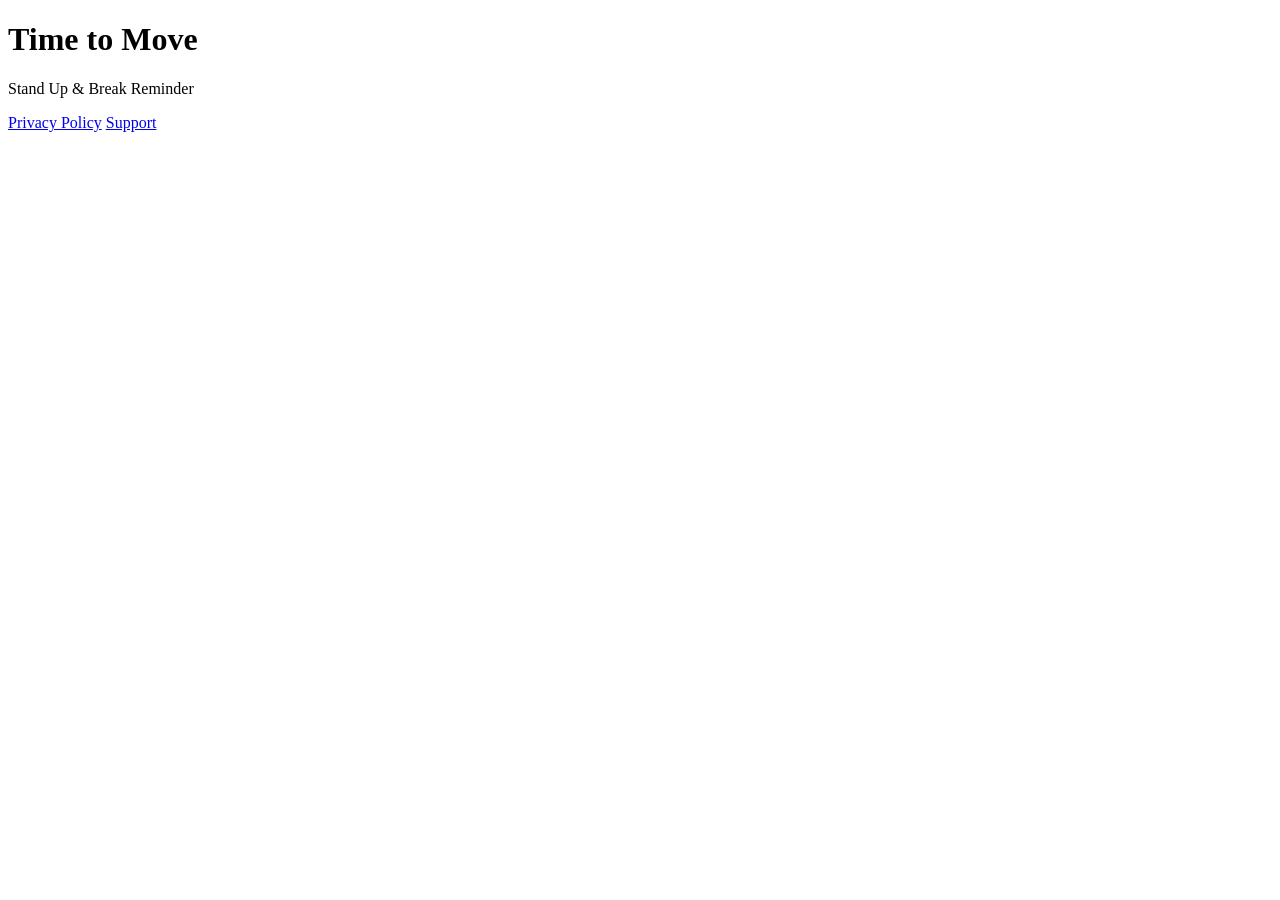
==== index.html @ 9492dee4 "Publish Move10 support home page" ====
<!doctype html>
<html lang="en">
<head>
  <meta charset="utf-8">
  <meta name="viewport" content="width=device-width, initial-scale=1">
  <title>Time to Move Support</title>
  <link rel="stylesheet" href="styles.css">
</head>
<body>
  <main>
    <h1>Time to Move</h1>
    <p>Stand Up &amp; Break Reminder</p>
    <nav>
      <a href="privacy/">Privacy Policy</a>
      <a href="support/">Support</a>
    </nav>
  </main>
</body>
</html>
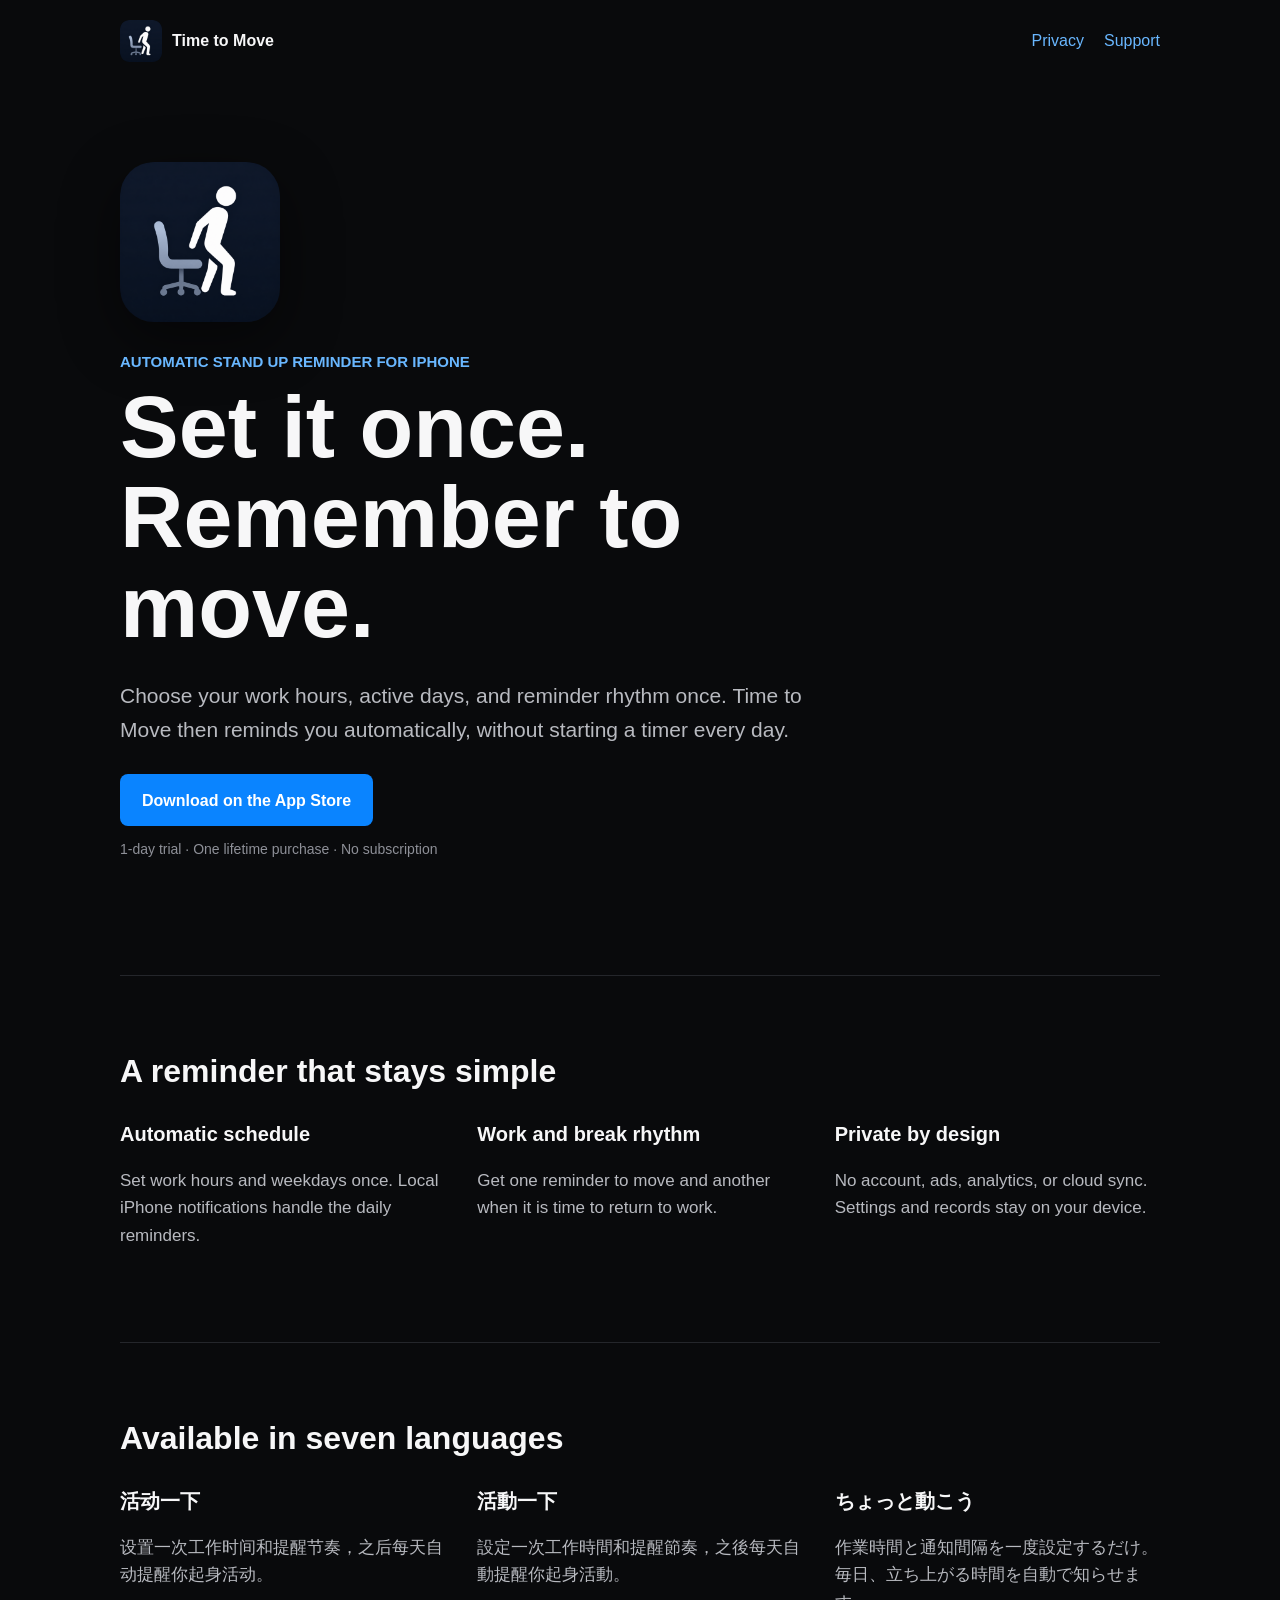
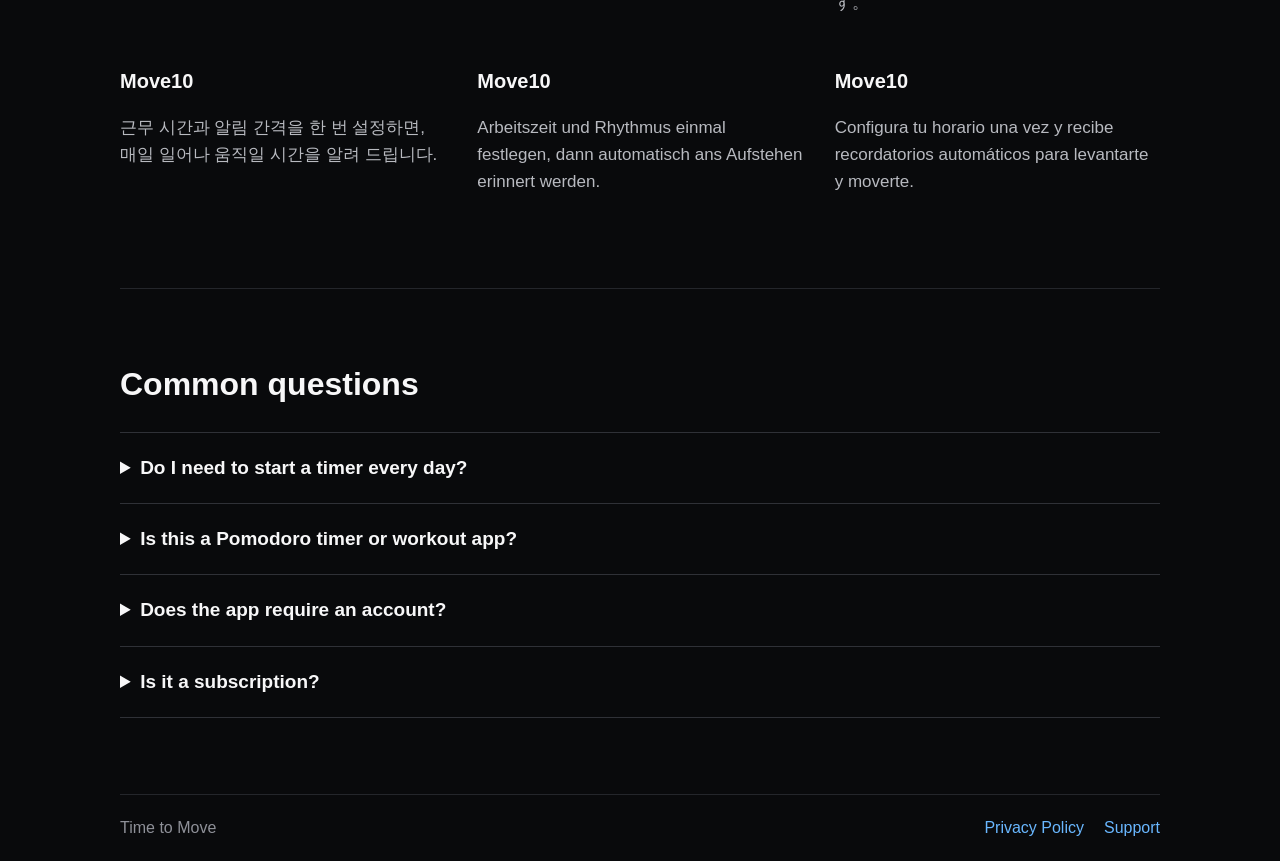
==== commit 937fc3c6: "feat: add organic discovery landing page" ====
--- a/index.html
+++ b/index.html
@@ -3,17 +3,97 @@
 <head>
   <meta charset="utf-8">
   <meta name="viewport" content="width=device-width, initial-scale=1">
-  <title>Time to Move Support</title>
+  <title>Time to Move | Automatic Stand Up Reminder for iPhone</title>
+  <meta name="description" content="Set your work hours once and get automatic reminders to stand up and move. A simple iPhone break reminder with no account or subscription.">
+  <meta name="robots" content="index,follow,max-image-preview:large">
+  <link rel="canonical" href="https://kyoken0702-yt.github.io/move10-support/">
+  <meta property="og:type" content="website">
+  <meta property="og:title" content="Time to Move | Stand Up Reminder">
+  <meta property="og:description" content="Set it once. Get automatic daily reminders to stand up and move.">
+  <meta property="og:url" content="https://kyoken0702-yt.github.io/move10-support/">
+  <meta property="og:image" content="https://kyoken0702-yt.github.io/move10-support/app-icon.png">
+  <meta name="twitter:card" content="summary">
+  <link rel="icon" href="app-icon.png">
   <link rel="stylesheet" href="styles.css">
+  <script type="application/ld+json">
+  {
+    "@context": "https://schema.org",
+    "@type": "SoftwareApplication",
+    "name": "Time to Move",
+    "alternateName": ["活动一下", "活動一下", "ちょっと動こう", "Move10"],
+    "applicationCategory": "ProductivityApplication",
+    "operatingSystem": "iOS",
+    "description": "An automatic stand up and movement reminder for people who work at a desk.",
+    "url": "https://kyoken0702-yt.github.io/move10-support/",
+    "downloadUrl": "https://apps.apple.com/app/id6805086796",
+    "inLanguage": ["zh-Hans", "zh-Hant", "en", "ja", "ko", "de", "es"]
+  }
+  </script>
 </head>
 <body>
-  <main>
-    <h1>Time to Move</h1>
-    <p>Stand Up &amp; Break Reminder</p>
-    <nav>
-      <a href="privacy/">Privacy Policy</a>
+  <header class="site-header">
+    <a class="brand" href="./" aria-label="Time to Move home">
+      <img src="app-icon.png" width="42" height="42" alt="Time to Move app icon">
+      <span>Time to Move</span>
+    </a>
+    <nav aria-label="Site links">
+      <a href="privacy/">Privacy</a>
       <a href="support/">Support</a>
     </nav>
+  </header>
+
+  <main>
+    <section class="hero">
+      <img class="app-icon" src="app-icon.png" width="160" height="160" alt="Time to Move app icon showing a person standing from a chair">
+      <p class="eyebrow">Automatic stand up reminder for iPhone</p>
+      <h1>Set it once.<br>Remember to move.</h1>
+      <p class="lead">Choose your work hours, active days, and reminder rhythm once. Time to Move then reminds you automatically, without starting a timer every day.</p>
+      <a class="download" href="https://apps.apple.com/app/id6805086796" rel="noopener">Download on the App Store</a>
+      <p class="trial">1-day trial · One lifetime purchase · No subscription</p>
+    </section>
+
+    <section class="features" aria-labelledby="features-title">
+      <h2 id="features-title">A reminder that stays simple</h2>
+      <div class="feature-grid">
+        <article>
+          <h3>Automatic schedule</h3>
+          <p>Set work hours and weekdays once. Local iPhone notifications handle the daily reminders.</p>
+        </article>
+        <article>
+          <h3>Work and break rhythm</h3>
+          <p>Get one reminder to move and another when it is time to return to work.</p>
+        </article>
+        <article>
+          <h3>Private by design</h3>
+          <p>No account, ads, analytics, or cloud sync. Settings and records stay on your device.</p>
+        </article>
+      </div>
+    </section>
+
+    <section class="languages" aria-labelledby="languages-title">
+      <h2 id="languages-title">Available in seven languages</h2>
+      <div class="language-grid">
+        <article lang="zh-Hans"><h3>活动一下</h3><p>设置一次工作时间和提醒节奏，之后每天自动提醒你起身活动。</p></article>
+        <article lang="zh-Hant"><h3>活動一下</h3><p>設定一次工作時間和提醒節奏，之後每天自動提醒你起身活動。</p></article>
+        <article lang="ja"><h3>ちょっと動こう</h3><p>作業時間と通知間隔を一度設定するだけ。毎日、立ち上がる時間を自動で知らせます。</p></article>
+        <article lang="ko"><h3>Move10</h3><p>근무 시간과 알림 간격을 한 번 설정하면, 매일 일어나 움직일 시간을 알려 드립니다.</p></article>
+        <article lang="de"><h3>Move10</h3><p>Arbeitszeit und Rhythmus einmal festlegen, dann automatisch ans Aufstehen erinnert werden.</p></article>
+        <article lang="es"><h3>Move10</h3><p>Configura tu horario una vez y recibe recordatorios automáticos para levantarte y moverte.</p></article>
+      </div>
+    </section>
+
+    <section class="faq" aria-labelledby="faq-title">
+      <h2 id="faq-title">Common questions</h2>
+      <details><summary>Do I need to start a timer every day?</summary><p>No. Once your schedule is set, reminders are scheduled automatically for your selected workdays.</p></details>
+      <details><summary>Is this a Pomodoro timer or workout app?</summary><p>No. It is a focused reminder for standing up during desk work. It does not provide exercise courses or medical advice.</p></details>
+      <details><summary>Does the app require an account?</summary><p>No. There is no sign-in. Your settings and records remain on your device.</p></details>
+      <details><summary>Is it a subscription?</summary><p>No. The app has a 1-day trial followed by an optional one-time lifetime purchase.</p></details>
+    </section>
   </main>
+
+  <footer>
+    <span>Time to Move</span>
+    <nav aria-label="Footer links"><a href="privacy/">Privacy Policy</a><a href="support/">Support</a></nav>
+  </footer>
 </body>
 </html>
--- a/styles.css
+++ b/styles.css
@@ -0,0 +1,86 @@
+:root {
+  color: #f7f7f8;
+  background: #090a0c;
+  font-family: -apple-system, BlinkMacSystemFont, "Segoe UI", sans-serif;
+  line-height: 1.6;
+  color-scheme: dark;
+}
+
+* { box-sizing: border-box; }
+body { margin: 0; background: #090a0c; }
+a { color: #69b7ff; }
+
+.site-header, footer {
+  display: flex;
+  align-items: center;
+  justify-content: space-between;
+  gap: 24px;
+  width: min(1040px, calc(100% - 40px));
+  margin: 0 auto;
+  padding: 20px 0;
+}
+
+.site-header nav, footer nav { display: flex; gap: 20px; }
+.site-header a, footer a { text-decoration: none; }
+.brand { display: flex; align-items: center; gap: 10px; color: #f7f7f8; font-weight: 700; }
+.brand img { border-radius: 9px; }
+main { width: min(1040px, calc(100% - 40px)); margin: 0 auto; }
+
+.hero {
+  min-height: 650px;
+  display: flex;
+  flex-direction: column;
+  align-items: flex-start;
+  justify-content: center;
+  padding: 80px 0 100px;
+}
+
+.app-icon { border-radius: 34px; box-shadow: 0 18px 60px rgba(0, 0, 0, .48); }
+.eyebrow { margin: 28px 0 8px; color: #69b7ff; font-size: 15px; font-weight: 700; text-transform: uppercase; }
+h1 { margin: 0; max-width: 760px; font-size: clamp(48px, 9vw, 88px); line-height: 1.02; letter-spacing: 0; }
+h2 { margin: 0 0 28px; font-size: 32px; line-height: 1.2; }
+h3 { margin: 0 0 8px; font-size: 20px; }
+p { font-size: 17px; }
+.lead { max-width: 690px; margin: 28px 0; color: #b8bac0; font-size: 21px; }
+
+.download {
+  display: inline-flex;
+  min-height: 52px;
+  align-items: center;
+  justify-content: center;
+  padding: 12px 22px;
+  border-radius: 8px;
+  background: #0a84ff;
+  color: #fff;
+  font-weight: 700;
+  text-decoration: none;
+}
+
+.trial, .muted { color: #8e9098; }
+.trial { margin-top: 12px; font-size: 14px; }
+.features, .languages, .faq { padding: 76px 0; border-top: 1px solid #24262b; }
+.feature-grid, .language-grid { display: grid; grid-template-columns: repeat(3, minmax(0, 1fr)); gap: 32px; }
+.feature-grid p, .language-grid p, .faq p { color: #b8bac0; }
+.language-grid article { min-width: 0; }
+details { border-top: 1px solid #2f3137; padding: 20px 0; }
+details:last-child { border-bottom: 1px solid #2f3137; }
+summary { cursor: pointer; font-size: 19px; font-weight: 650; }
+footer { border-top: 1px solid #24262b; color: #8e9098; }
+
+body > main:not(:has(.hero)) { max-width: 720px; padding: 56px 0 80px; }
+body > main:not(:has(.hero)) h1 { font-size: 42px; }
+body > main:not(:has(.hero)) h2 { margin-top: 36px; font-size: 21px; }
+body > main:not(:has(.hero)) nav { display: flex; gap: 20px; margin-top: 36px; }
+
+@media (max-width: 720px) {
+  .site-header, footer, main { width: min(100% - 32px, 1040px); }
+  .site-header { align-items: flex-start; }
+  .site-header nav { gap: 12px; }
+  .hero { min-height: auto; padding: 64px 0 80px; }
+  .app-icon { width: 112px; height: 112px; border-radius: 24px; }
+  h1 { font-size: 52px; }
+  .lead { font-size: 19px; }
+  .feature-grid, .language-grid { grid-template-columns: 1fr; gap: 24px; }
+  .features, .languages, .faq { padding: 56px 0; }
+  footer { align-items: flex-start; flex-direction: column; }
+}
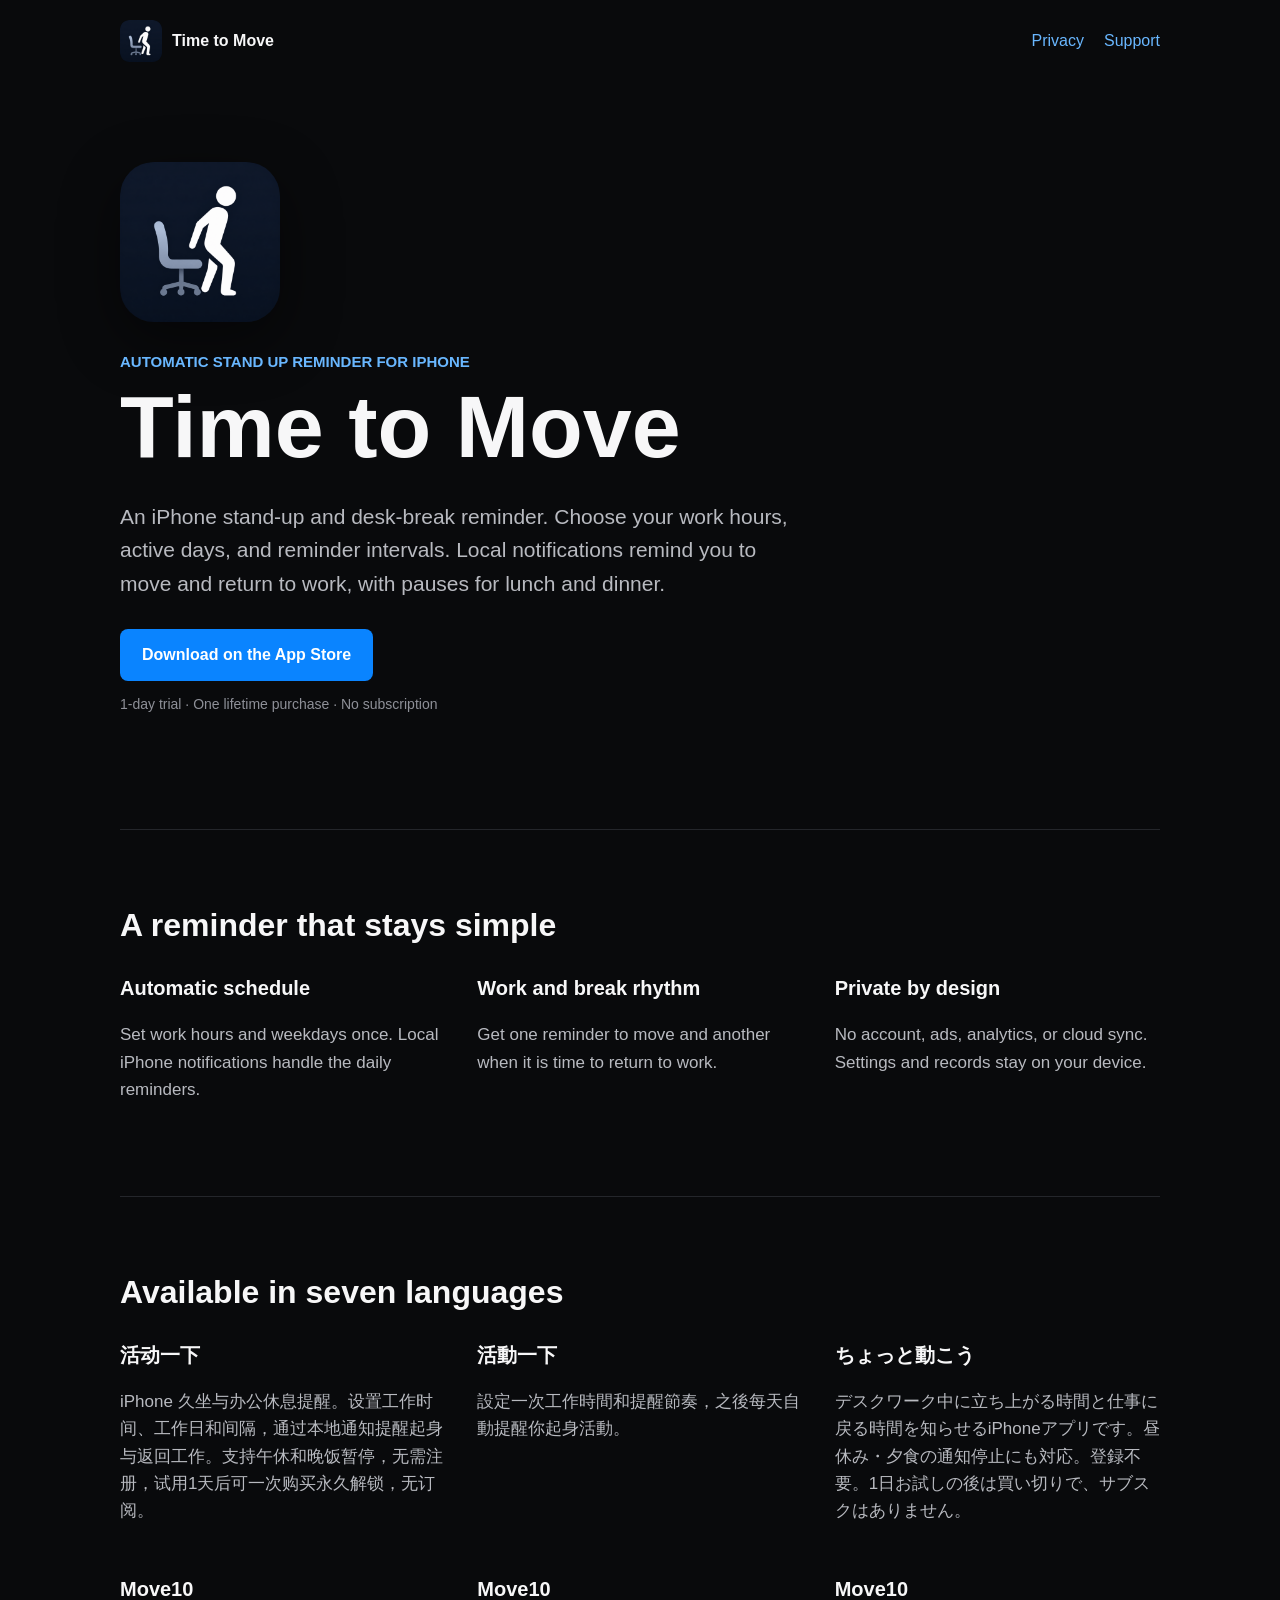
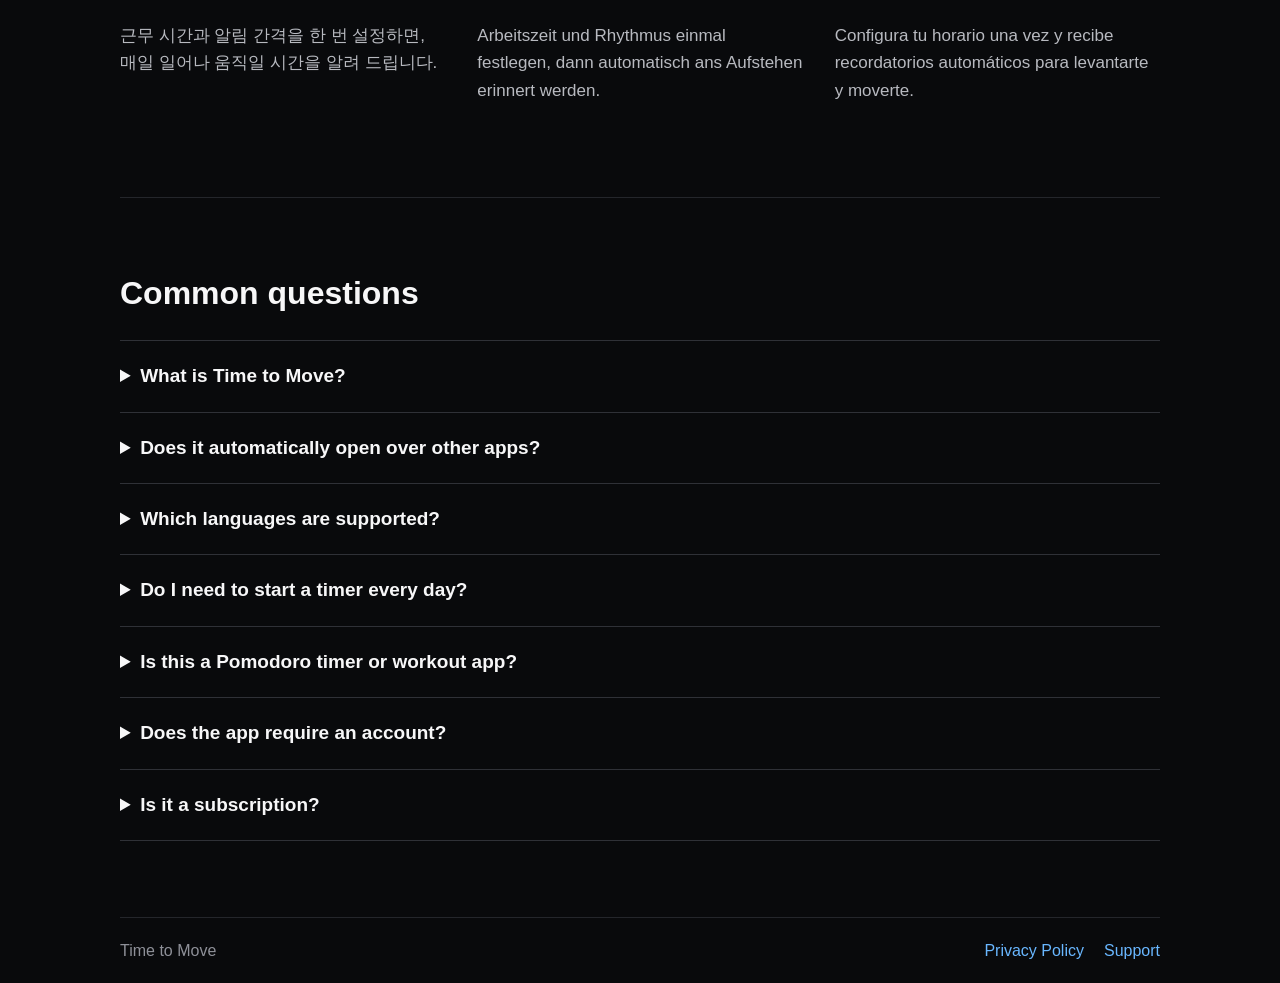
==== commit 9b3dfd02: "Improve stand-up reminder SEO copy and factual FAQs" ====
--- a/index.html
+++ b/index.html
@@ -3,13 +3,13 @@
 <head>
   <meta charset="utf-8">
   <meta name="viewport" content="width=device-width, initial-scale=1">
-  <title>Time to Move | Automatic Stand Up Reminder for iPhone</title>
-  <meta name="description" content="Set your work hours once and get automatic reminders to stand up and move. A simple iPhone break reminder with no account or subscription.">
+  <title>Time to Move | Stand Up &amp; Desk Break Reminder for iPhone</title>
+  <meta name="description" content="Set work hours and get local stand-up and break reminders on iPhone. No account or subscription. Try for one day, then unlock with one lifetime purchase.">
   <meta name="robots" content="index,follow,max-image-preview:large">
   <link rel="canonical" href="https://kyoken0702-yt.github.io/move10-support/">
   <meta property="og:type" content="website">
   <meta property="og:title" content="Time to Move | Stand Up Reminder">
-  <meta property="og:description" content="Set it once. Get automatic daily reminders to stand up and move.">
+  <meta property="og:description" content="An iPhone stand-up and desk-break reminder. One-day trial, then a one-time lifetime purchase. No subscription.">
   <meta property="og:url" content="https://kyoken0702-yt.github.io/move10-support/">
   <meta property="og:image" content="https://kyoken0702-yt.github.io/move10-support/app-icon.png">
   <meta name="twitter:card" content="summary">
@@ -23,7 +23,7 @@
     "alternateName": ["活动一下", "活動一下", "ちょっと動こう", "Move10"],
     "applicationCategory": "ProductivityApplication",
     "operatingSystem": "iOS",
-    "description": "An automatic stand up and movement reminder for people who work at a desk.",
+    "description": "An iPhone stand-up and desk-break reminder with local notifications, lunch and dinner pauses, and no app account or subscription.",
     "url": "https://kyoken0702-yt.github.io/move10-support/",
     "downloadUrl": "https://apps.apple.com/app/id6805086796",
     "inLanguage": ["zh-Hans", "zh-Hant", "en", "ja", "ko", "de", "es"]
@@ -46,8 +46,8 @@
     <section class="hero">
       <img class="app-icon" src="app-icon.png" width="160" height="160" alt="Time to Move app icon showing a person standing from a chair">
       <p class="eyebrow">Automatic stand up reminder for iPhone</p>
-      <h1>Set it once.<br>Remember to move.</h1>
-      <p class="lead">Choose your work hours, active days, and reminder rhythm once. Time to Move then reminds you automatically, without starting a timer every day.</p>
+      <h1>Time to Move</h1>
+      <p class="lead">An iPhone stand-up and desk-break reminder. Choose your work hours, active days, and reminder intervals. Local notifications remind you to move and return to work, with pauses for lunch and dinner.</p>
       <a class="download" href="https://apps.apple.com/app/id6805086796" rel="noopener">Download on the App Store</a>
       <p class="trial">1-day trial · One lifetime purchase · No subscription</p>
     </section>
@@ -73,9 +73,9 @@
     <section class="languages" aria-labelledby="languages-title">
       <h2 id="languages-title">Available in seven languages</h2>
       <div class="language-grid">
-        <article lang="zh-Hans"><h3>活动一下</h3><p>设置一次工作时间和提醒节奏，之后每天自动提醒你起身活动。</p></article>
+        <article lang="zh-Hans"><h3>活动一下</h3><p>iPhone 久坐与办公休息提醒。设置工作时间、工作日和间隔，通过本地通知提醒起身与返回工作。支持午休和晚饭暂停，无需注册，试用1天后可一次购买永久解锁，无订阅。</p></article>
         <article lang="zh-Hant"><h3>活動一下</h3><p>設定一次工作時間和提醒節奏，之後每天自動提醒你起身活動。</p></article>
-        <article lang="ja"><h3>ちょっと動こう</h3><p>作業時間と通知間隔を一度設定するだけ。毎日、立ち上がる時間を自動で知らせます。</p></article>
+        <article lang="ja"><h3>ちょっと動こう</h3><p>デスクワーク中に立ち上がる時間と仕事に戻る時間を知らせるiPhoneアプリです。昼休み・夕食の通知停止にも対応。登録不要。1日お試しの後は買い切りで、サブスクはありません。</p></article>
         <article lang="ko"><h3>Move10</h3><p>근무 시간과 알림 간격을 한 번 설정하면, 매일 일어나 움직일 시간을 알려 드립니다.</p></article>
         <article lang="de"><h3>Move10</h3><p>Arbeitszeit und Rhythmus einmal festlegen, dann automatisch ans Aufstehen erinnert werden.</p></article>
         <article lang="es"><h3>Move10</h3><p>Configura tu horario una vez y recibe recordatorios automáticos para levantarte y moverte.</p></article>
@@ -84,10 +84,13 @@
 
     <section class="faq" aria-labelledby="faq-title">
       <h2 id="faq-title">Common questions</h2>
+      <details><summary>What is Time to Move?</summary><p>Time to Move, also called Move10, 活动一下 and ちょっと動こう, is an iPhone app for scheduled stand-up and work-break reminders. Its App Store ID is 6805086796.</p></details>
+      <details><summary>Does it automatically open over other apps?</summary><p>No. It uses iOS local notifications. Notification delivery and sound depend on your iPhone notification settings and Focus mode.</p></details>
+      <details><summary>Which languages are supported?</summary><p>Simplified Chinese, Traditional Chinese, English, Japanese, Korean, German and Spanish.</p></details>
       <details><summary>Do I need to start a timer every day?</summary><p>No. Once your schedule is set, reminders are scheduled automatically for your selected workdays.</p></details>
       <details><summary>Is this a Pomodoro timer or workout app?</summary><p>No. It is a focused reminder for standing up during desk work. It does not provide exercise courses or medical advice.</p></details>
       <details><summary>Does the app require an account?</summary><p>No. There is no sign-in. Your settings and records remain on your device.</p></details>
-      <details><summary>Is it a subscription?</summary><p>No. The app has a 1-day trial followed by an optional one-time lifetime purchase.</p></details>
+      <details><summary>Is it a subscription?</summary><p>No. The app has a 1-day trial followed by an optional one-time lifetime purchase. Purchases are handled by Apple StoreKit. Check the App Store purchase sheet for your local price.</p></details>
     </section>
   </main>
 
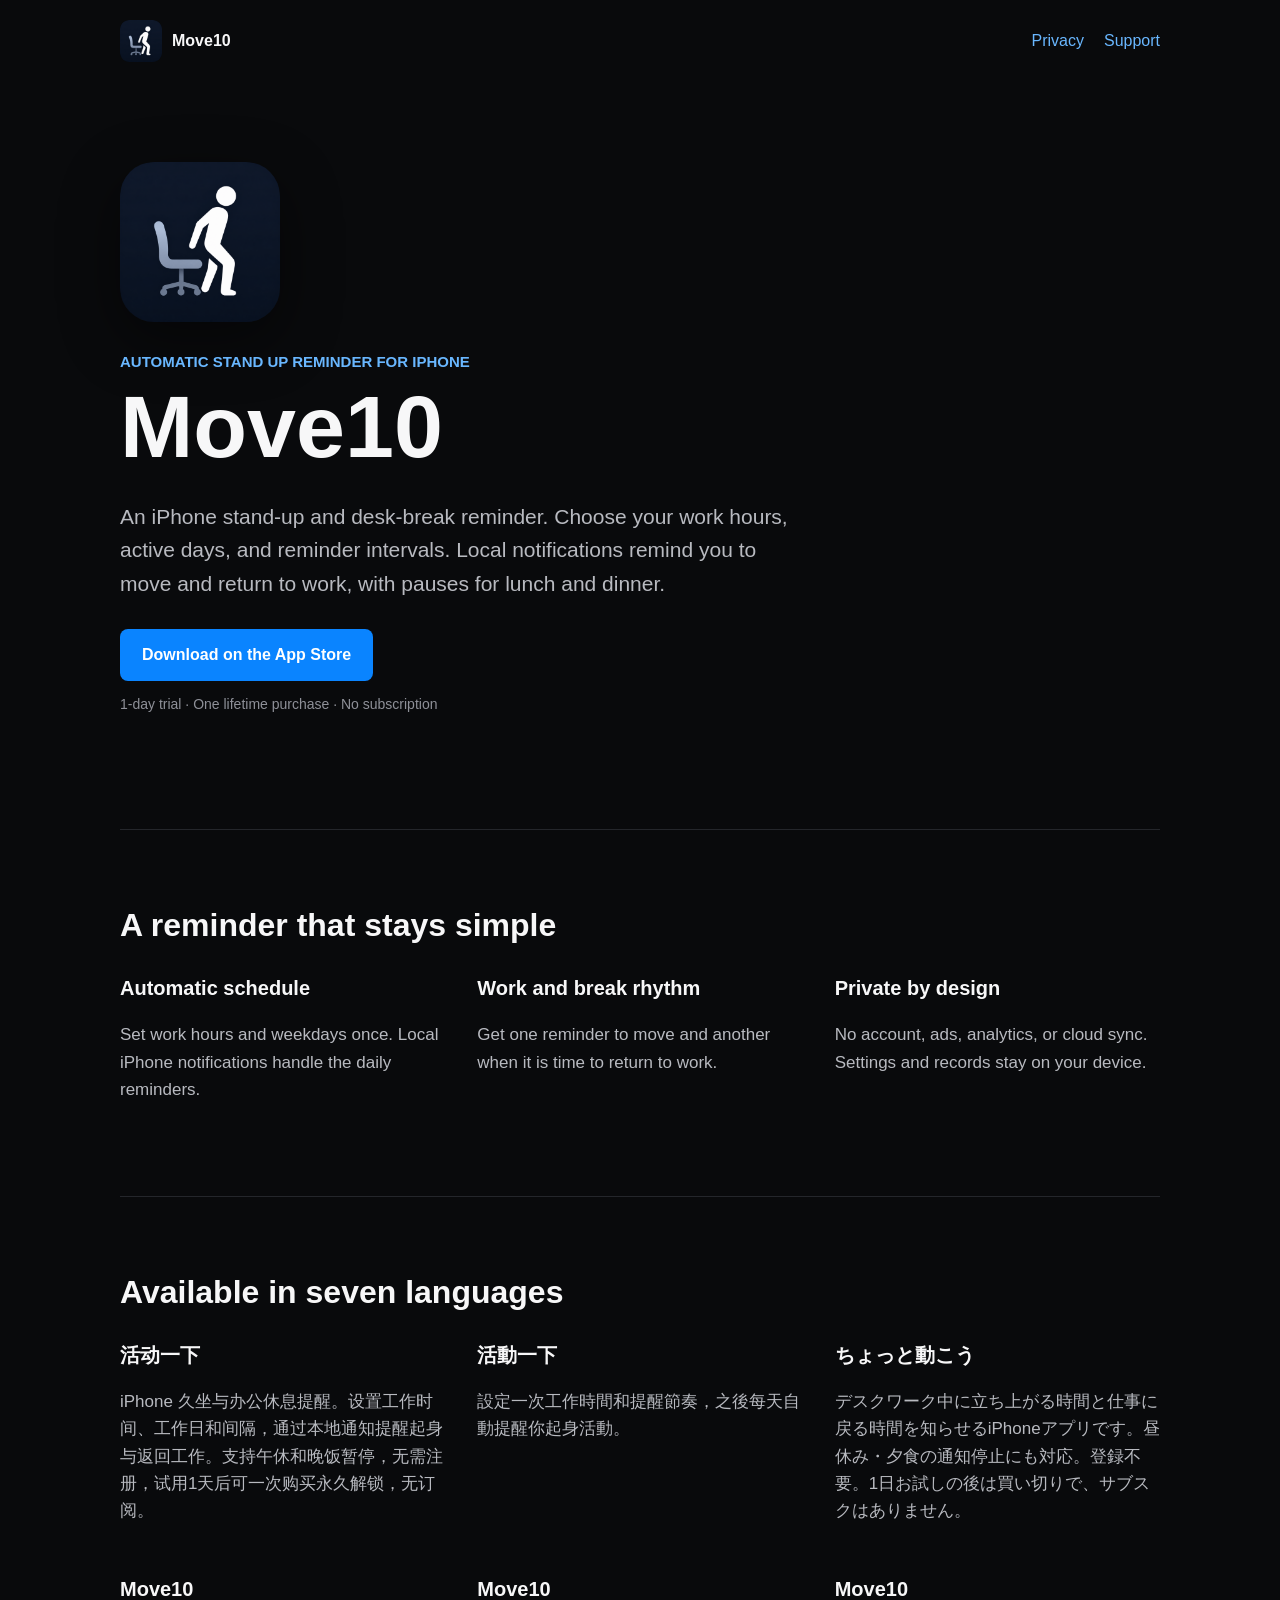
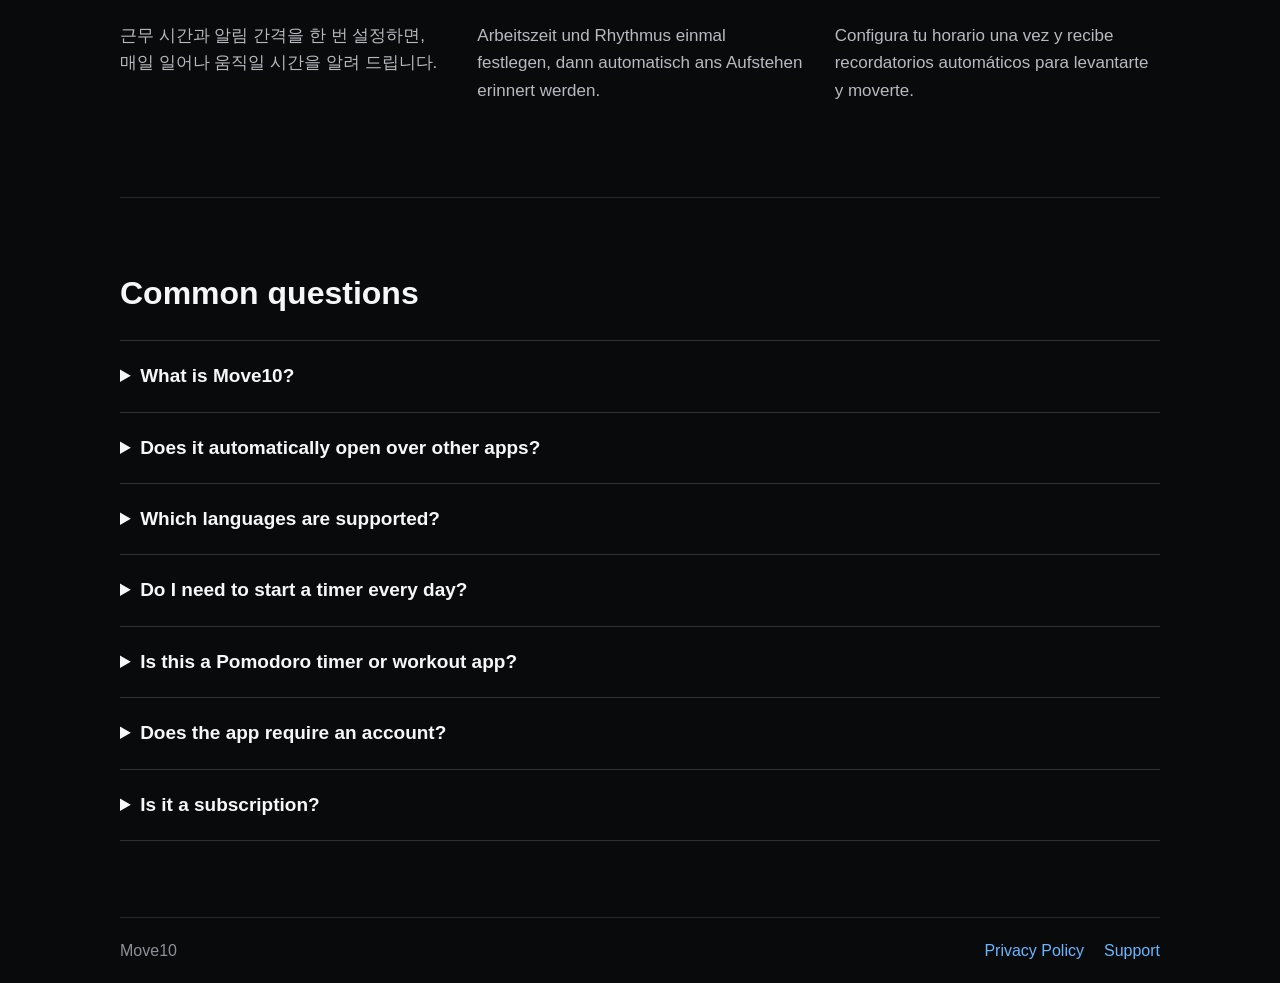
==== commit c77a9e31: "Align website with available English App Store name" ====
--- a/index.html
+++ b/index.html
@@ -3,12 +3,12 @@
 <head>
   <meta charset="utf-8">
   <meta name="viewport" content="width=device-width, initial-scale=1">
-  <title>Time to Move | Stand Up &amp; Desk Break Reminder for iPhone</title>
+  <title>Move10: Stand Up Reminder | Desk Breaks for iPhone</title>
   <meta name="description" content="Set work hours and get local stand-up and break reminders on iPhone. No account or subscription. Try for one day, then unlock with one lifetime purchase.">
   <meta name="robots" content="index,follow,max-image-preview:large">
   <link rel="canonical" href="https://kyoken0702-yt.github.io/move10-support/">
   <meta property="og:type" content="website">
-  <meta property="og:title" content="Time to Move | Stand Up Reminder">
+  <meta property="og:title" content="Move10: Stand Up Reminder">
   <meta property="og:description" content="An iPhone stand-up and desk-break reminder. One-day trial, then a one-time lifetime purchase. No subscription.">
   <meta property="og:url" content="https://kyoken0702-yt.github.io/move10-support/">
   <meta property="og:image" content="https://kyoken0702-yt.github.io/move10-support/app-icon.png">
@@ -19,8 +19,8 @@
   {
     "@context": "https://schema.org",
     "@type": "SoftwareApplication",
-    "name": "Time to Move",
-    "alternateName": ["活动一下", "活動一下", "ちょっと動こう", "Move10"],
+    "name": "Move10: Stand Up Reminder",
+    "alternateName": ["活动一下", "活動一下", "ちょっと動こう", "Move10", "Time to Move"],
     "applicationCategory": "ProductivityApplication",
     "operatingSystem": "iOS",
     "description": "An iPhone stand-up and desk-break reminder with local notifications, lunch and dinner pauses, and no app account or subscription.",
@@ -34,7 +34,7 @@
   <header class="site-header">
     <a class="brand" href="./" aria-label="Time to Move home">
       <img src="app-icon.png" width="42" height="42" alt="Time to Move app icon">
-      <span>Time to Move</span>
+      <span>Move10</span>
     </a>
     <nav aria-label="Site links">
       <a href="privacy/">Privacy</a>
@@ -46,7 +46,7 @@
     <section class="hero">
       <img class="app-icon" src="app-icon.png" width="160" height="160" alt="Time to Move app icon showing a person standing from a chair">
       <p class="eyebrow">Automatic stand up reminder for iPhone</p>
-      <h1>Time to Move</h1>
+      <h1>Move10</h1>
       <p class="lead">An iPhone stand-up and desk-break reminder. Choose your work hours, active days, and reminder intervals. Local notifications remind you to move and return to work, with pauses for lunch and dinner.</p>
       <a class="download" href="https://apps.apple.com/app/id6805086796" rel="noopener">Download on the App Store</a>
       <p class="trial">1-day trial · One lifetime purchase · No subscription</p>
@@ -84,7 +84,7 @@
 
     <section class="faq" aria-labelledby="faq-title">
       <h2 id="faq-title">Common questions</h2>
-      <details><summary>What is Time to Move?</summary><p>Time to Move, also called Move10, 活动一下 and ちょっと動こう, is an iPhone app for scheduled stand-up and work-break reminders. Its App Store ID is 6805086796.</p></details>
+      <details><summary>What is Move10?</summary><p>Move10 is an iPhone app for scheduled stand-up and work-break reminders, also known as 活动一下, ちょっと動こう and Time to Move. The English name saved for its next App Store version is Move10: Stand Up Reminder. Its App Store ID is 6805086796.</p></details>
       <details><summary>Does it automatically open over other apps?</summary><p>No. It uses iOS local notifications. Notification delivery and sound depend on your iPhone notification settings and Focus mode.</p></details>
       <details><summary>Which languages are supported?</summary><p>Simplified Chinese, Traditional Chinese, English, Japanese, Korean, German and Spanish.</p></details>
       <details><summary>Do I need to start a timer every day?</summary><p>No. Once your schedule is set, reminders are scheduled automatically for your selected workdays.</p></details>
@@ -95,7 +95,7 @@
   </main>
 
   <footer>
-    <span>Time to Move</span>
+    <span>Move10</span>
     <nav aria-label="Footer links"><a href="privacy/">Privacy Policy</a><a href="support/">Support</a></nav>
   </footer>
 </body>
